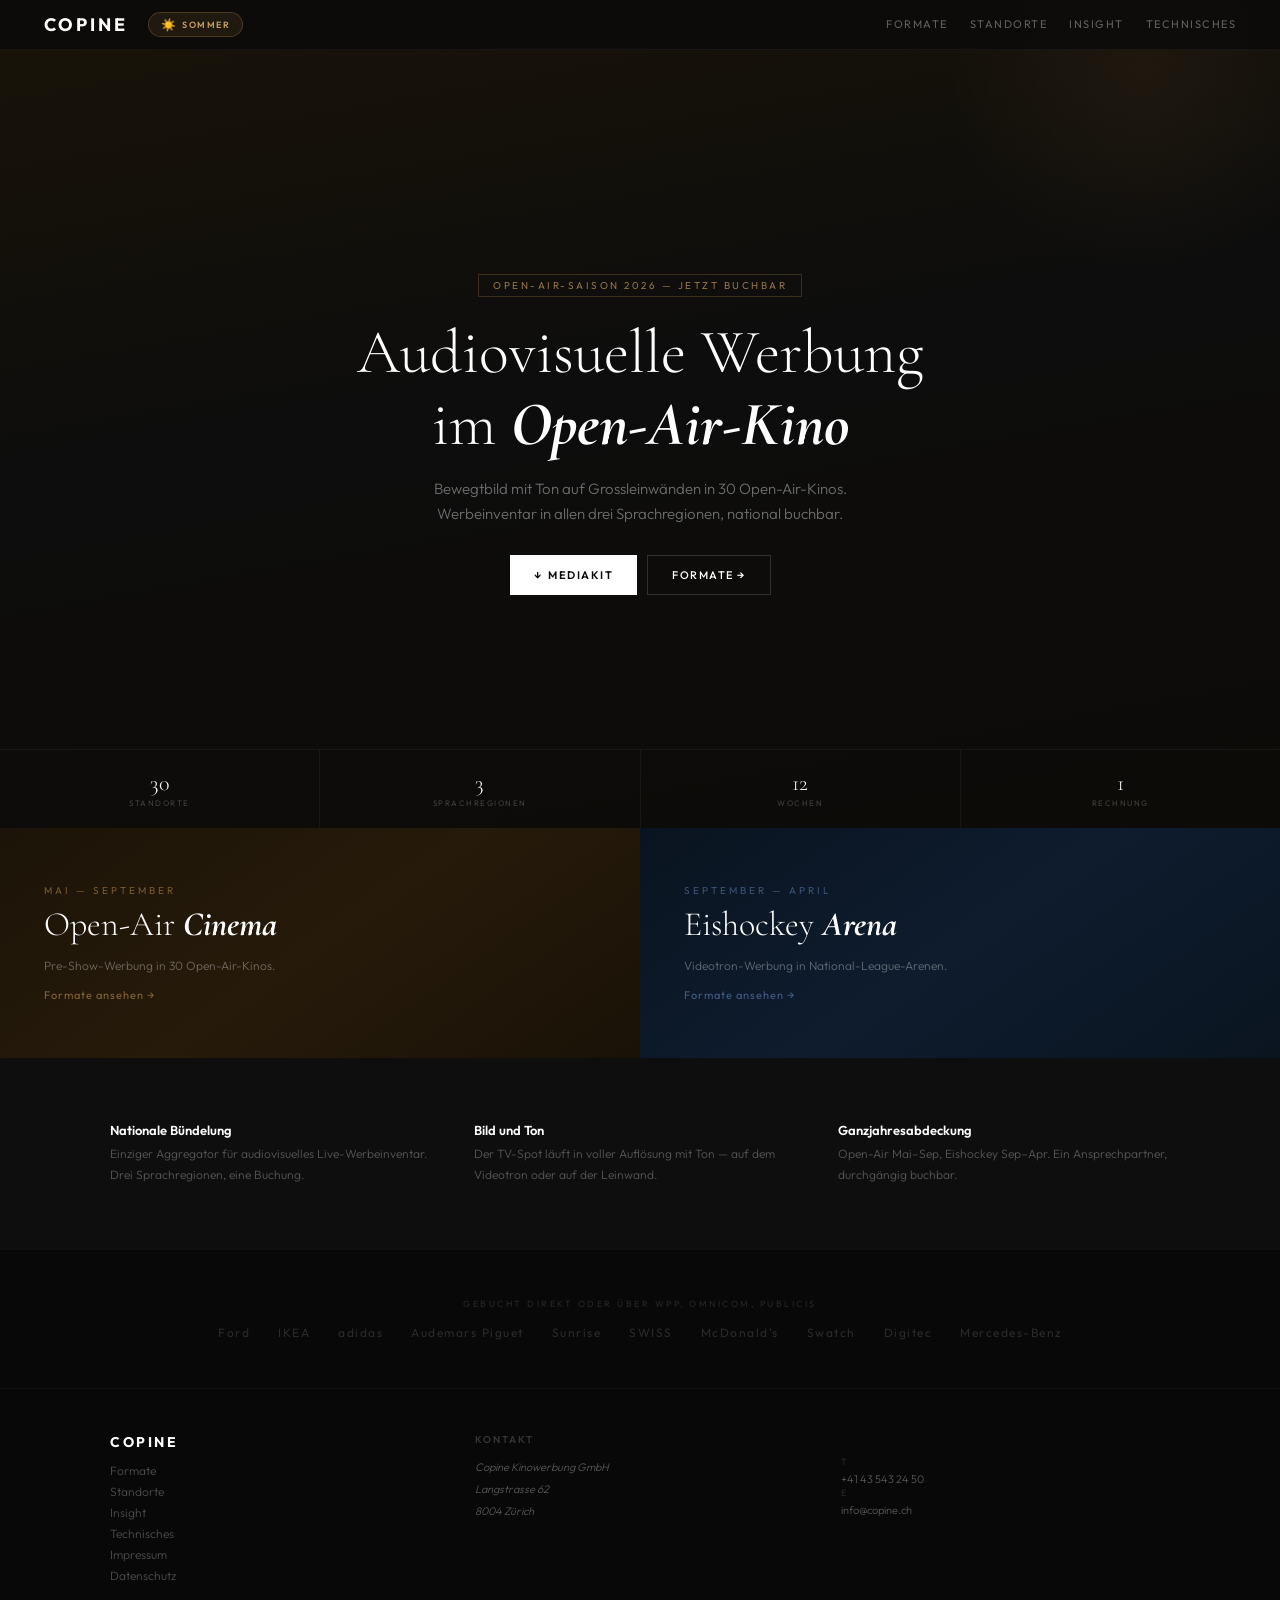
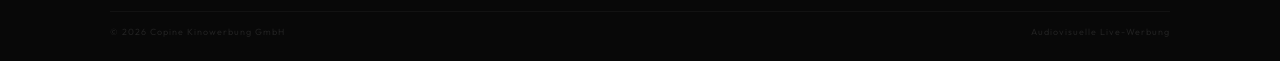
==== index.html @ 36bf7496 "Initial site cleanup + deployment-ready - Fix all alert() Mediakit placeholders → real /mediakit.pdf" ====
<!DOCTYPE html>
<html lang="de">
<head>
  <meta charset="UTF-8">
  <meta name="viewport" content="width=device-width, initial-scale=1.0">
  <title>Copine — Audiovisuelle Live-Werbung in Open-Air-Kinos und Eishockey-Arenen</title>
  <meta name="description" content="Audiovisuelle Werbung in 30 Open-Air-Kinos und 14 Eishockey-Arenen. Werbeinventar in allen drei Sprachregionen, national buchbar. Copine Kinowerbung GmbH, Zürich.">

  <link rel="canonical" href="https://copine.ch/">
  <link rel="icon" href="/favicon.svg" type="image/svg+xml">
  <meta name="theme-color" content="#0a0a0a">
  <meta name="robots" content="index,follow">

  <!-- Open Graph -->
  <meta property="og:type" content="website">
  <meta property="og:locale" content="de_CH">
  <meta property="og:site_name" content="Copine">
  <meta property="og:url" content="https://copine.ch/">
  <meta property="og:title" content="Copine — Audiovisuelle Live-Werbung">
  <meta property="og:description" content="Werbung mit Bild und Ton in 30 Open-Air-Kinos und 14 Eishockey-Arenen. National buchbar.">
  <meta property="og:image" content="https://copine.ch/og-image.png">

  <!-- Twitter Card -->
  <meta name="twitter:card" content="summary_large_image">
  <meta name="twitter:title" content="Copine — Audiovisuelle Live-Werbung">
  <meta name="twitter:description" content="Werbung mit Bild und Ton in 30 Open-Air-Kinos und 14 Eishockey-Arenen.">
  <meta name="twitter:image" content="https://copine.ch/og-image.png">

  <!-- Structured data -->
  <script type="application/ld+json">
  {
    "@context": "https://schema.org",
    "@type": "Organization",
    "name": "Copine Kinowerbung GmbH",
    "url": "https://copine.ch",
    "logo": "https://copine.ch/favicon.svg",
    "description": "Vermarkter von audiovisueller Live-Werbung in Open-Air-Kinos und Eishockey-Arenen der Schweiz.",
    "address": {
      "@type": "PostalAddress",
      "streetAddress": "Langstrasse 62",
      "postalCode": "8004",
      "addressLocality": "Zürich",
      "addressCountry": "CH"
    },
    "telephone": "+41435432450",
    "email": "info@copine.ch",
    "areaServed": "CH"
  }
  </script>

  <link rel="preconnect" href="https://fonts.googleapis.com">
  <link rel="preconnect" href="https://fonts.gstatic.com" crossorigin>
  <link rel="stylesheet" href="styles.css">
</head>
<body class="season-summer">

  <a href="#main" class="sr-only">Zum Inhalt springen</a>

  <!-- NAV -->
  <nav class="nav" aria-label="Hauptnavigation">
    <div class="nav-inner">
      <div class="nav-left">
        <a href="index.html" class="nav-logo">Copine</a>
        <button type="button" class="season-toggle" data-season="summer">
          <span class="icon" aria-hidden="true">☀️</span>
          <span class="label">Sommer</span>
        </button>
      </div>
      <div class="nav-links desktop-only-flex">
        <a href="formate.html" class="nav-link">Formate</a>
        <a href="standorte.html" class="nav-link">Standorte</a>
        <a href="insight.html" class="nav-link">Insight</a>
        <a href="technisches.html" class="nav-link">Technisches</a>
      </div>
      <button type="button" class="hamburger">☰</button>
    </div>
    <div class="mobile-menu">
      <a href="formate.html" class="mobile-link">Formate</a>
      <a href="standorte.html" class="mobile-link">Standorte</a>
      <a href="insight.html" class="mobile-link">Insight</a>
      <a href="technisches.html" class="mobile-link">Technisches</a>
    </div>
  </nav>

  <main id="main">

  <!-- HERO -->
  <section class="hero" data-season="summer">
    <div class="hero-glow" aria-hidden="true"></div>
    <div class="hero-content">
      <div id="hero-badge" class="hero-badge">
        Open-Air-Saison 2026 — Jetzt buchbar
      </div>
      <h1 id="hero-title">Audiovisuelle Werbung<br>im <span>Open-Air-Kino</span></h1>
      <p id="hero-sub" class="hero-sub">Bewegtbild mit Ton auf Grossleinwänden in 30 Open-Air-Kinos. Werbeinventar in allen drei Sprachregionen, national buchbar.</p>
      <div class="hero-ctas">
        <a href="/mediakit.pdf" class="btn-mediakit" download><span aria-hidden="true">↓</span> Mediakit</a>
        <a href="formate.html" class="btn-outline primary">Formate →</a>
      </div>
    </div>
    <div id="hero-stats" class="hero-stats">
      <div class="hero-stat"><div class="num">30</div><div class="lbl">Standorte</div></div>
      <div class="hero-stat"><div class="num">3</div><div class="lbl">Sprachregionen</div></div>
      <div class="hero-stat"><div class="num">12</div><div class="lbl">Wochen</div></div>
      <div class="hero-stat"><div class="num">1</div><div class="lbl">Rechnung</div></div>
    </div>
  </section>

  <!-- VERTICALS -->
  <section class="verticals">
    <a href="formate.html" class="vertical-card cinema">
      <div class="season-label">Mai — September</div>
      <h2>Open-Air <span>Cinema</span></h2>
      <p>Pre-Show-Werbung in 30 Open-Air-Kinos.</p>
      <div class="arrow">Formate ansehen →</div>
    </a>
    <a href="formate.html" class="vertical-card hockey">
      <div class="season-label">September — April</div>
      <h2>Eishockey <span>Arena</span></h2>
      <p>Videotron-Werbung in National-League-Arenen.</p>
      <div class="arrow">Formate ansehen →</div>
    </a>
  </section>

  <!-- USP -->
  <section class="usp-bar">
    <div class="usp-grid">
      <div class="usp-item">
        <h3>Nationale Bündelung</h3>
        <p>Einziger Aggregator für audiovisuelles Live-Werbeinventar. Drei Sprachregionen, eine Buchung.</p>
      </div>
      <div class="usp-item">
        <h3>Bild und Ton</h3>
        <p>Der TV-Spot läuft in voller Auflösung mit Ton — auf dem Videotron oder auf der Leinwand.</p>
      </div>
      <div class="usp-item">
        <h3>Ganzjahresabdeckung</h3>
        <p>Open-Air Mai–Sep, Eishockey Sep–Apr. Ein Ansprechpartner, durchgängig buchbar.</p>
      </div>
    </div>
  </section>

  <!-- REF BAR -->
  <section class="ref-bar">
    <div class="ref-bar-inner">
      <div class="sub">Gebucht direkt oder über WPP, Omnicom, Publicis</div>
      <div class="clients">
        <span class="client">Ford</span>
        <span class="client">IKEA</span>
        <span class="client">adidas</span>
        <span class="client">Audemars Piguet</span>
        <span class="client">Sunrise</span>
        <span class="client">SWISS</span>
        <span class="client">McDonald's</span>
        <span class="client">Swatch</span>
        <span class="client">Digitec</span>
        <span class="client">Mercedes-Benz</span>
      </div>
    </div>
  </section>

  </main>

  <!-- FOOTER -->
  <footer class="footer">
    <div class="footer-inner">
      <div class="footer-grid">
        <div>
          <div class="footer-logo">Copine</div>
          <div class="footer-nav">
            <a href="formate.html">Formate</a>
            <a href="standorte.html">Standorte</a>
            <a href="insight.html">Insight</a>
            <a href="technisches.html">Technisches</a>
            <a href="impressum.html">Impressum</a>
            <a href="datenschutz.html">Datenschutz</a>
          </div>
        </div>
        <div>
          <div class="footer-label">Kontakt</div>
          <address class="footer-addr">
            Copine Kinowerbung GmbH<br>
            Langstrasse 62<br>
            8004 Zürich
          </address>
        </div>
        <div class="desktop-only">
          <div class="footer-label">&nbsp;</div>
          <div>
            <div class="footer-contact-label">T</div>
            <a href="tel:+41435432450" class="footer-contact-val">+41 43 543 24 50</a>
          </div>
          <div>
            <div class="footer-contact-label">E</div>
            <a href="mailto:info&#64;copine.ch" class="footer-contact-val">info&#64;copine.ch</a>
          </div>
        </div>
      </div>
      <div class="footer-mobile-contact">
        <a href="tel:+41435432450">+41 43 543 24 50</a>
        <a href="mailto:info&#64;copine.ch">info&#64;copine.ch</a>
      </div>
      <div class="footer-bottom">
        <div class="footer-copy">© 2026 Copine Kinowerbung GmbH</div>
        <div class="footer-copy desktop-only">Audiovisuelle Live-Werbung</div>
      </div>
    </div>
  </footer>

  <script src="script.js"></script>
</body>
</html>
---- styles.css ----
@import url('https://fonts.googleapis.com/css2?family=Cormorant+Garamond:ital,wght@0,300;0,400;0,600;0,700;1,300;1,400;1,700&family=Outfit:wght@200;300;400;500;600;700;800&display=swap');

:root {
  --sans: 'Outfit', sans-serif;
  --serif: 'Cormorant Garamond', Georgia, serif;
  /* Summer */
  --s-accent: rgba(255,190,100,0.7);
  --s-accent-soft: rgba(255,200,120,0.55);
  --s-accent-bg: rgba(255,190,100,0.18);
  /* Winter */
  --w-accent: rgba(150,190,255,0.7);
  --w-accent-soft: rgba(150,190,255,0.55);
  --w-accent-bg: rgba(130,175,240,0.18);
}

* { margin: 0; padding: 0; box-sizing: border-box; }
html { scroll-behavior: smooth; }
body { background: #0a0a0a; color: #fff; min-height: 100vh; font-family: var(--sans); }
button { font-family: var(--sans); }
button:hover { opacity: 0.85; }
a:hover { opacity: 0.8; }
::selection { background: rgba(255,255,255,0.1); }

/* ═══ NAV ═══ */
.nav {
  position: fixed; top: 0; left: 0; right: 0; z-index: 1000;
  background: rgba(10,10,10,0.8); backdrop-filter: blur(20px);
  border-bottom: 1px solid rgba(255,255,255,0.05); transition: all 0.3s;
}
.nav.scrolled { background: rgba(10,10,10,0.96); }
.nav-inner {
  display: flex; align-items: center; justify-content: space-between;
  padding: 12px 44px;
}
.nav-logo {
  font-size: 18px; font-weight: 700; letter-spacing: 3px;
  color: #fff; cursor: pointer; text-transform: uppercase; text-decoration: none;
}
.nav-left { display: flex; align-items: center; gap: 20px; }
.nav-links { display: flex; gap: 22px; align-items: center; }
.nav-link {
  background: none; border: none; color: rgba(255,255,255,0.35);
  font-size: 11px; font-weight: 400; letter-spacing: 1.5px;
  text-transform: uppercase; cursor: pointer; padding: 4px 0;
  border-bottom: 1px solid transparent; transition: all 0.3s;
  text-decoration: none;
}
.nav-link.active { color: #fff; font-weight: 600; border-bottom-color: #fff; }
.hamburger {
  background: none; border: none; color: #fff; font-size: 22px;
  cursor: pointer; padding: 4px; display: none;
}
.mobile-menu {
  display: none; padding: 8px 20px 16px;
  border-top: 1px solid rgba(255,255,255,0.05);
  flex-direction: column; gap: 12px;
}
.mobile-menu.open { display: flex; }
.mobile-link {
  background: none; border: none; color: rgba(255,255,255,0.4);
  font-size: 13px; font-weight: 400; letter-spacing: 1px;
  text-transform: uppercase; cursor: pointer; padding: 6px 0;
  text-align: left; text-decoration: none; display: block;
}
.mobile-link.active { color: #fff; font-weight: 600; }

/* ═══ SEASON TOGGLE ═══ */
.season-toggle {
  display: flex; align-items: center; gap: 6px;
  border-radius: 18px; padding: 4px 12px; cursor: pointer;
  transition: all 0.4s; border: 1px solid;
}
.season-toggle[data-season="summer"] {
  background: rgba(255,190,100,0.08); border-color: rgba(255,190,100,0.2);
}
.season-toggle[data-season="winter"] {
  background: rgba(130,175,240,0.08); border-color: rgba(130,175,240,0.2);
}
.season-toggle .icon { font-size: 12px; }
.season-toggle .label {
  font-size: 9px; font-weight: 600; letter-spacing: 1.5px; text-transform: uppercase;
}
.season-toggle[data-season="summer"] .label { color: rgba(255,200,120,0.75); }
.season-toggle[data-season="winter"] .label { color: rgba(150,190,255,0.75); }

/* ═══ CTA BUTTONS ═══ */
.btn-mediakit {
  background: #fff; color: #0a0a0a; border: none;
  padding: 12px 24px; font-size: 11px; font-weight: 600;
  letter-spacing: 1.5px; text-transform: uppercase; cursor: pointer;
  display: inline-flex; align-items: center; gap: 6px; text-decoration: none;
}
.btn-mediakit.small { padding: 9px 16px; }
.btn-outline {
  background: transparent; color: #fff; border: 1px solid rgba(255,255,255,0.15);
  padding: 9px 16px; font-size: 11px; font-weight: 500; letter-spacing: 1.5px;
  text-transform: uppercase; cursor: pointer; text-decoration: none;
  display: inline-flex; align-items: center; gap: 6px;
}
.btn-outline.primary { padding: 12px 24px; }
.tel-link {
  color: rgba(255,255,255,0.5); font-size: 12px; text-decoration: none;
  display: inline-flex; align-items: center; gap: 5px;
}

/* ═══ SECTION HELPERS ═══ */
.section { padding: 100px 52px 80px; min-height: 100vh; }
.section-inner { max-width: 1060px; margin: 0 auto; }
.section-tag {
  font-size: 10px; letter-spacing: 4px; text-transform: uppercase;
  color: rgba(255,255,255,0.22); margin-bottom: 8px;
}
.section-title {
  font-weight: 300; color: #fff; margin: 0 0 28px; font-family: var(--serif);
  font-size: 42px;
}
.section-title em { font-weight: 700; font-style: italic; }

/* ═══ HERO ═══ */
.hero {
  min-height: 92vh; display: flex; flex-direction: column;
  justify-content: center; align-items: center; text-align: center;
  padding: 120px 40px 80px; position: relative; overflow: hidden;
  transition: background 0.8s;
}
.hero[data-season="summer"] {
  background: linear-gradient(170deg,#1a1408 0%,#0d0d0d 45%,#0d0b08 100%);
}
.hero[data-season="winter"] {
  background: linear-gradient(170deg,#080f1a 0%,#0d0d0d 45%,#0a0d12 100%);
}
.hero-glow {
  position: absolute; top: -15%; right: -5%; width: 400px; height: 400px;
  pointer-events: none;
}
.hero[data-season="summer"] .hero-glow {
  background: radial-gradient(circle,rgba(255,180,80,0.05) 0%,transparent 70%);
}
.hero[data-season="winter"] .hero-glow {
  background: radial-gradient(circle,rgba(100,160,255,0.04) 0%,transparent 70%);
}
.hero-content {
  opacity: 0; transform: translateY(20px);
  transition: all 0.8s;
}
.hero-content.visible { opacity: 1; transform: translateY(0); }
.hero-badge {
  display: inline-block; padding: 4px 14px; margin-bottom: 20px;
  font-size: 10px; letter-spacing: 2.5px; text-transform: uppercase;
}
.hero h1 {
  font-size: clamp(34px,5vw,62px); font-weight: 300; color: #fff;
  line-height: 1.15; margin: 0 0 16px; font-family: var(--serif); max-width: 820px;
}
.hero h1 span { font-weight: 700; font-style: italic; }
.hero-sub {
  font-size: 15px; color: rgba(255,255,255,0.4); max-width: 480px;
  margin: 0 auto 28px; line-height: 1.7; font-weight: 300;
}
.hero-ctas { display: flex; gap: 10px; justify-content: center; flex-wrap: wrap; }
.hero-stats {
  position: absolute; bottom: 0; left: 0; right: 0;
  display: flex; border-top: 1px solid rgba(255,255,255,0.05);
}
.hero-stat {
  flex: 1; padding: 20px 16px; text-align: center;
}
.hero-stat + .hero-stat { border-left: 1px solid rgba(255,255,255,0.05); }
.hero-stat .num {
  font-size: 22px; font-weight: 300; color: #fff; font-family: var(--serif);
}
.hero-stat .lbl {
  font-size: 8px; letter-spacing: 1.5px; text-transform: uppercase;
  color: rgba(255,255,255,0.22); margin-top: 2px;
}

/* ═══ VERTICALS ═══ */
.verticals { display: grid; grid-template-columns: 1fr 1fr; }
.vertical-card {
  padding: 56px 44px; display: flex; flex-direction: column;
  justify-content: center; cursor: pointer; text-decoration: none; color: inherit;
}
.vertical-card.cinema {
  background: linear-gradient(145deg,#1c1408 0%,#261a0a 50%,#1a1207 100%);
}
.vertical-card.hockey {
  background: linear-gradient(145deg,#0a1420 0%,#0e1c2e 50%,#0a1520 100%);
}
.vertical-card .season-label {
  font-size: 10px; letter-spacing: 3px; text-transform: uppercase;
  margin-bottom: 8px;
}
.vertical-card.cinema .season-label { color: rgba(255,190,110,0.4); }
.vertical-card.hockey .season-label { color: rgba(130,175,240,0.4); }
.vertical-card h2 {
  font-size: 34px; font-weight: 300; color: #fff; margin: 0 0 10px;
  font-family: var(--serif); line-height: 1.2;
}
.vertical-card h2 span { font-weight: 700; font-style: italic; }
.vertical-card p {
  font-size: 12px; color: rgba(255,255,255,0.35); line-height: 1.7;
  max-width: 320px; font-weight: 300;
}
.vertical-card .arrow {
  margin-top: 12px; font-size: 11px; letter-spacing: 1px;
}
.vertical-card.cinema .arrow { color: rgba(255,190,110,0.45); }
.vertical-card.hockey .arrow { color: rgba(130,175,240,0.45); }

/* ═══ USP BAR ═══ */
.usp-bar { background: #0e0e0e; padding: 64px 52px; }
.usp-grid {
  max-width: 1060px; margin: 0 auto;
  display: grid; grid-template-columns: 1fr 1fr 1fr; gap: 32px;
}
.usp-item h3 {
  font-size: 13px; font-weight: 600; color: #fff; margin: 0 0 6px;
}
.usp-item p {
  font-size: 12px; color: rgba(255,255,255,0.3); line-height: 1.7;
  margin: 0; font-weight: 300;
}

/* ═══ REF BAR ═══ */
.ref-bar {
  background: #080808; padding: 48px 52px;
  border-top: 1px solid rgba(255,255,255,0.03);
}
.ref-bar-inner { max-width: 1060px; margin: 0 auto; text-align: center; }
.ref-bar .sub {
  font-size: 9px; letter-spacing: 2.5px; text-transform: uppercase;
  color: rgba(255,255,255,0.13); margin-bottom: 16px;
}
.ref-bar .clients { display: flex; justify-content: center; gap: 28px; flex-wrap: wrap; }
.ref-bar .client {
  font-size: 12px; letter-spacing: 1.5px; color: rgba(255,255,255,0.14);
}

/* ═══ FOOTER ═══ */
.footer {
  background: #080808; border-top: 1px solid rgba(255,255,255,0.04);
  padding: 44px 52px 24px;
}
.footer-inner { max-width: 1060px; margin: 0 auto; }
.footer-grid {
  display: grid; grid-template-columns: 1fr 1fr 1fr;
  gap: 36px; margin-bottom: 28px;
}
.footer-logo {
  font-size: 14px; font-weight: 700; letter-spacing: 2.5px;
  text-transform: uppercase; color: #fff; margin-bottom: 12px;
}
.footer-nav { display: flex; flex-direction: column; gap: 6px; }
.footer-nav a {
  font-size: 12px; color: rgba(255,255,255,0.28); text-decoration: none;
  font-weight: 300;
}
.footer-label {
  font-size: 10px; letter-spacing: 2px; text-transform: uppercase;
  color: rgba(255,255,255,0.18); margin-bottom: 10px; font-weight: 600;
}
.footer-addr {
  font-size: 11px; color: rgba(255,255,255,0.32); line-height: 2; font-weight: 300;
}
.footer-contact-label {
  font-size: 9px; letter-spacing: 1.5px; text-transform: uppercase;
  color: rgba(255,255,255,0.13);
}
.footer-contact-val {
  font-size: 11px; color: rgba(255,255,255,0.32); font-weight: 300;
  text-decoration: none;
}
.footer-bottom {
  border-top: 1px solid rgba(255,255,255,0.04); padding-top: 14px;
  display: flex; justify-content: space-between; align-items: center;
}
.footer-copy {
  font-size: 9px; letter-spacing: 1px; color: rgba(255,255,255,0.1);
}

/* ═══ METRICS GRID ═══ */
.metrics-grid {
  display: grid; grid-template-columns: repeat(4, 1fr);
  gap: 1px; background: rgba(255,255,255,0.03); margin-bottom: 28px;
}
.metric {
  background: #0a0a0a; padding: 22px 14px; text-align: center;
}
.metric .val {
  font-size: 26px; font-weight: 300; color: #fff;
  font-family: var(--serif); margin-bottom: 3px;
}
.metric .lbl {
  font-size: 10px; font-weight: 500; color: rgba(255,255,255,0.45);
}
.metric .sub {
  font-size: 9px; color: rgba(255,255,255,0.18);
}

/* ═══ FORMATE TABS ═══ */
.format-tabs {
  display: flex; gap: 0; margin-bottom: 32px;
  border-bottom: 1px solid rgba(255,255,255,0.07);
  overflow-x: auto; -webkit-overflow-scrolling: touch;
}
.format-tab {
  background: none; border: none;
  border-bottom: 2px solid transparent;
  color: rgba(255,255,255,0.28); padding: 12px 20px;
  font-size: 13px; font-weight: 400; cursor: pointer;
  transition: all 0.3s; white-space: nowrap; flex-shrink: 0;
}
.format-tab.active {
  color: #fff; font-weight: 600; border-bottom-color: #fff;
}
.format-detail { display: grid; grid-template-columns: 1fr 1fr; gap: 48px; }
.format-season-label {
  font-size: 10px; letter-spacing: 3px; text-transform: uppercase;
  margin-bottom: 4px;
}
.format-tag {
  font-size: 14px; font-style: italic; color: rgba(255,255,255,0.45);
  margin: 0 0 14px; font-family: var(--serif);
}
.format-desc {
  font-size: 13px; color: rgba(255,255,255,0.38); line-height: 1.8;
  margin: 0 0 20px; font-weight: 300;
}
.spec-row {
  display: flex; justify-content: space-between; padding: 11px 0;
  border-bottom: 1px solid rgba(255,255,255,0.04);
}
.spec-label {
  font-size: 10px; letter-spacing: 1.5px; text-transform: uppercase;
  color: rgba(255,255,255,0.22);
}
.spec-value {
  font-size: 12px; color: rgba(255,255,255,0.55); font-weight: 400;
  text-align: right;
}

/* ═══ MAP ═══ */
.map-container {
  background: rgba(255,255,255,0.015);
  padding: 28px 20px 20px; margin-bottom: 28px;
}
.map-container svg { width: 100%; height: auto; }
.region-grid {
  display: grid; grid-template-columns: 1fr 1fr 1fr;
  gap: 28px; margin-bottom: 32px;
}
.region-label {
  font-size: 11px; letter-spacing: 2px; text-transform: uppercase;
  margin-bottom: 6px; font-weight: 600;
}
.region-label.summer { color: rgba(255,190,100,0.4); }
.region-label.winter { color: rgba(140,180,240,0.4); }
.region-venues {
  font-size: 12px; color: rgba(255,255,255,0.32); line-height: 1.9; font-weight: 300;
}

/* ═══ ARENA TABLE ═══ */
.arena-row {
  display: flex; justify-content: space-between; align-items: center;
  padding: 7px 0; border-bottom: 1px solid rgba(255,255,255,0.03);
}
.arena-left { display: flex; gap: 12px; align-items: baseline; flex: 1; min-width: 0; }
.arena-ort { font-size: 12px; font-weight: 600; color: #fff; width: 75px; flex-shrink: 0; }
.arena-name {
  font-size: 11px; color: rgba(255,255,255,0.2); font-weight: 300;
  overflow: hidden; text-overflow: ellipsis; white-space: nowrap; flex: 1;
}
.arena-right { display: flex; align-items: baseline; gap: 10px; flex-shrink: 0; }
.arena-games { font-size: 10px; color: rgba(255,255,255,0.18); width: 45px; }
.arena-avg { font-size: 13px; color: rgba(255,255,255,0.5); font-weight: 400; width: 55px; text-align: right; }
.arena-reg { font-size: 9px; color: rgba(255,255,255,0.15); width: 28px; text-align: right; }

/* ═══ CHART ═══ */
.chart-container {
  display: flex; align-items: flex-end; gap: 6px;
  margin-bottom: 28px; height: 120px; padding: 0 0 20px; position: relative;
}
.chart-bar-group {
  flex: 1; display: flex; flex-direction: column; align-items: center; position: relative;
}
.chart-bars {
  display: flex; gap: 2px; align-items: flex-end; width: 100%;
  justify-content: center; height: 100px;
}
.chart-bar-norm {
  width: 38%; background: rgba(255,255,255,0.08); border-radius: 2px 2px 0 0;
  transition: height 0.5s;
}
.chart-bar-curr {
  width: 38%; border-radius: 2px 2px 0 0; transition: height 0.5s;
}
.chart-bar-curr.normal { background: rgba(140,180,240,0.35); }
.chart-bar-curr.olympia { background: rgba(255,100,80,0.4); }
.chart-label {
  font-size: 9px; color: rgba(255,255,255,0.25); margin-top: 4px;
}
.chart-olympia {
  position: absolute; top: -18px; font-size: 8px;
  color: rgba(255,100,80,0.6); white-space: nowrap;
}

/* ═══ INSIGHT SUMMER ═══ */
.eck-grid {
  display: grid; grid-template-columns: 1fr 1fr 1fr;
  gap: 10px; margin-bottom: 32px;
}
.eck-card { padding: 14px 16px; }
.eck-card.summer {
  background: rgba(255,190,100,0.06); border: 1px solid rgba(255,190,100,0.08);
}
.eck-title.summer { font-size: 13px; font-weight: 600; color: rgba(255,200,120,0.7); margin-bottom: 3px; }
.eck-desc { font-size: 11px; color: rgba(255,255,255,0.3); font-weight: 300; }
.source-note {
  font-size: 10px; color: rgba(255,255,255,0.13); font-style: italic;
}

/* ═══ TECHNISCHES ═══ */
.steps-grid {
  display: grid; grid-template-columns: repeat(5,1fr);
  gap: 2px; margin-bottom: 36px;
}
.step-card { background: rgba(255,255,255,0.02); padding: 24px 16px; }
.step-num {
  font-size: 22px; font-weight: 200; color: rgba(255,255,255,0.06);
  font-family: var(--serif); margin-bottom: 6px;
}
.step-title { font-size: 12px; font-weight: 600; color: #fff; margin: 0 0 5px; }
.step-desc { font-size: 10px; color: rgba(255,255,255,0.28); line-height: 1.6; margin: 0; font-weight: 300; }
.specs-grid { display: grid; grid-template-columns: 1fr 1fr; gap: 12px; }
.spec-panel { overflow: hidden; }
.spec-panel.cinema { background: rgba(255,190,100,0.03); border: 1px solid rgba(255,190,100,0.05); }
.spec-panel.hockey { background: rgba(130,175,240,0.03); border: 1px solid rgba(130,175,240,0.05); }
.spec-panel-header {
  width: 100%; background: none; border: none; padding: 14px 18px;
  display: flex; justify-content: space-between; align-items: center; cursor: pointer;
}
.spec-panel-title {
  font-size: 11px; letter-spacing: 2px; text-transform: uppercase; font-weight: 600;
}
.spec-panel.cinema .spec-panel-title { color: rgba(255,190,100,0.5); }
.spec-panel.hockey .spec-panel-title { color: rgba(130,175,240,0.5); }
.spec-panel-arrow {
  font-size: 14px; color: rgba(255,255,255,0.2); transition: transform 0.3s;
}
.spec-panel-arrow.open { transform: rotate(180deg); }
.spec-panel-body { padding: 0 18px 14px; display: none; }
.spec-panel-body.open { display: block; }

/* ═══ INHOUSE BOX ═══ */
.inhouse-box {
  background: rgba(140,180,240,0.05); border: 1px solid rgba(140,180,240,0.08);
  padding: 20px 24px; margin-bottom: 28px;
}
.inhouse-title {
  font-size: 11px; letter-spacing: 2px; text-transform: uppercase;
  color: rgba(140,180,240,0.45); margin-bottom: 8px; font-weight: 600;
}
.inhouse-desc {
  font-size: 13px; color: rgba(255,255,255,0.4); line-height: 1.7; font-weight: 300;
}

/* ═══ SEASON VISIBILITY ═══ */
.summer-only { display: none; }
.winter-only { display: none; }
body.season-summer .summer-only { display: block; }
body.season-summer .summer-only-flex { display: flex; }
body.season-summer .summer-only-grid { display: grid; }
body.season-summer .summer-only-inline { display: inline-block; }
body.season-winter .winter-only { display: block; }
body.season-winter .winter-only-flex { display: flex; }
body.season-winter .winter-only-grid { display: grid; }
body.season-winter .winter-only-inline { display: inline-block; }

/* Hide mobile-only elements by default */
.mobile-only { display: none; }
.desktop-only { display: block; }
.desktop-only-flex { display: flex; }
.desktop-only-grid { display: grid; }

/* ═══ RESPONSIVE ═══ */
@media (max-width: 767px) {
  .mobile-only { display: block; }
  .desktop-only, .desktop-only-flex, .desktop-only-grid { display: none; }

  .nav-inner { padding: 10px 20px; }
  .nav-left { gap: 12px; }
  .nav-logo { font-size: 16px; }
  .nav-links { display: none; }
  .hamburger { display: block; }

  .section { padding: 100px 20px 80px; }
  .section-title { font-size: 28px; }

  .hero { padding: 100px 20px 80px; }
  .hero h1 { font-size: 28px; }
  .hero-sub { font-size: 13px; }
  .hero-stats { flex-wrap: wrap; }
  .hero-stat { flex: 1 1 50%; padding: 14px 8px; }
  .hero-stat + .hero-stat { border-left: none; }
  .hero-stat:nth-child(1), .hero-stat:nth-child(2) { border-bottom: 1px solid rgba(255,255,255,0.05); }
  .hero-stat .num { font-size: 18px; }

  .verticals { grid-template-columns: 1fr; }
  .vertical-card { padding: 40px 24px; }
  .vertical-card h2 { font-size: 26px; }

  .usp-bar { padding: 40px 20px; }
  .usp-grid { grid-template-columns: 1fr; gap: 24px; }

  .ref-bar { padding: 32px 20px; }
  .ref-bar .clients { gap: 12px; }
  .ref-bar .client { font-size: 10px; }

  .footer { padding: 32px 20px 20px; }
  .footer-grid { grid-template-columns: 1fr 1fr; gap: 24px; }
  .footer-nav a { font-size: 14px; padding: 4px 0; }

  .metrics-grid { grid-template-columns: 1fr 1fr; }
  .metric { padding: 18px 10px; }
  .metric .val { font-size: 20px; }

  .format-tab { padding: 10px 14px; font-size: 12px; }
  .format-detail { grid-template-columns: 1fr; gap: 28px; }

  .map-container { padding: 16px 8px 8px; }
  .region-grid { grid-template-columns: 1fr; gap: 20px; }

  .arena-left { gap: 6px; }
  .arena-ort { font-size: 11px; width: 65px; }
  .arena-name { display: none; }
  .arena-right { gap: 6px; }
  .arena-games { display: none; }
  .arena-avg { font-size: 12px; }
  .arena-row { padding: 8px 0; }

  .chart-container { gap: 4px; }
  .chart-bar-norm, .chart-bar-curr { width: 35%; }
  .chart-label { font-size: 8px; }
  .chart-olympia { top: -16px; font-size: 7px; }

  .eck-grid { grid-template-columns: 1fr; }

  .steps-grid { grid-template-columns: 1fr; gap: 8px; }
  .step-card { padding: 16px 12px; }
  .specs-grid { grid-template-columns: 1fr; }

  .inhouse-box { padding: 16px; }
}

/* ═══ ADDITIONS — extracted from inline styles ═══ */

/* Visually-hidden but available to screen readers */
.sr-only {
  position: absolute; width: 1px; height: 1px;
  padding: 0; margin: -1px; overflow: hidden;
  clip: rect(0,0,0,0); white-space: nowrap; border: 0;
}

/* Focus ring for keyboard users (incl. SVG map points) */
:focus-visible { outline: 2px solid rgba(255,255,255,0.6); outline-offset: 3px; }
.map-container svg [tabindex]:focus { outline: none; }

/* Hero badge — was inline */
.hero-badge {
  border: 1px solid rgba(255,190,100,0.18);
  color: rgba(255,200,120,0.55);
  font-size: 10px; letter-spacing: 2.5px; text-transform: uppercase;
  font-family: var(--sans);
}
body.season-winter .hero-badge {
  border-color: rgba(130,175,240,0.18);
  color: rgba(150,190,255,0.55);
}

/* Format detail blocks — was inline */
.format-detail h2.format-h2 {
  font-size: 28px; font-weight: 300; color: #fff;
  margin: 0 0 4px; font-family: var(--serif);
}
.cta-row {
  display: flex; gap: 10px; flex-wrap: wrap; align-items: center;
}
.cta-row.with-tel { margin-bottom: 0; }
.cta-row-cinema .format-season-label { color: rgba(255,190,110,0.4); }
.cta-row-hockey .format-season-label { color: rgba(130,175,240,0.4); }

/* Section transitions */
.section.fade { transition: background 0.5s; }

/* Standorte description text */
.standorte-desc {
  font-size: 13px; color: rgba(255,255,255,0.3);
  margin-bottom: 28px; font-weight: 300;
}

/* Insight subtitles */
.insight-subtitle {
  font-size: 10px; letter-spacing: 3px; text-transform: uppercase;
  color: rgba(255,255,255,0.2); margin-bottom: 10px;
}
.insight-fineprint {
  font-size: 10px; color: rgba(255,255,255,0.2); margin-bottom: 24px;
}

/* Technisches headline override */
.tech-h1 {
  font-size: 38px; line-height: 1.2; margin-bottom: 6px;
}
.tech-lead {
  font-size: 13px; color: rgba(255,255,255,0.3); margin-bottom: 32px;
  font-weight: 300; max-width: 480px;
}
.tech-cta-row {
  display: flex; gap: 10px; flex-wrap: wrap;
  margin-bottom: 40px; align-items: center;
}
.tech-or {
  font-size: 11px; color: rgba(255,255,255,0.2);
}

/* Mobile-only inline contact (formerly inline-styled) */
.footer-mobile-contact {
  display: none; gap: 20px; margin-bottom: 20px;
}
@media (max-width: 767px) {
  .footer-mobile-contact { display: flex; }
}
.footer-mobile-contact a,
.footer-mobile-contact span {
  font-size: 11px; color: rgba(255,255,255,0.3); text-decoration: none;
}

/* Legal pages (impressum, datenschutz) */
.legal-section {
  padding: 120px 52px 80px; max-width: 760px; margin: 0 auto;
}
.legal-section h1 {
  font-family: var(--serif); font-weight: 300; font-size: 36px;
  color: #fff; margin: 0 0 32px;
}
.legal-section h2 {
  font-size: 13px; font-weight: 600; letter-spacing: 1.5px;
  text-transform: uppercase; color: rgba(255,255,255,0.7);
  margin: 28px 0 10px;
}
.legal-section p,
.legal-section li {
  font-size: 14px; color: rgba(255,255,255,0.55); line-height: 1.8;
  font-weight: 300; margin: 0 0 12px;
}
.legal-section ul { padding-left: 20px; margin-bottom: 12px; }
.legal-section a { color: rgba(255,255,255,0.75); }

/* 404 */
.notfound {
  min-height: 80vh; display: flex; flex-direction: column;
  align-items: center; justify-content: center;
  padding: 120px 20px 80px; text-align: center;
}
.notfound h1 {
  font-family: var(--serif); font-size: 96px; font-weight: 300;
  color: #fff; margin: 0 0 12px;
}
.notfound p {
  font-size: 14px; color: rgba(255,255,255,0.4);
  margin: 0 0 28px; font-weight: 300;
}

@media (max-width: 767px) {
  .legal-section { padding: 100px 20px 60px; }
  .legal-section h1 { font-size: 28px; }
  .notfound h1 { font-size: 64px; }
}
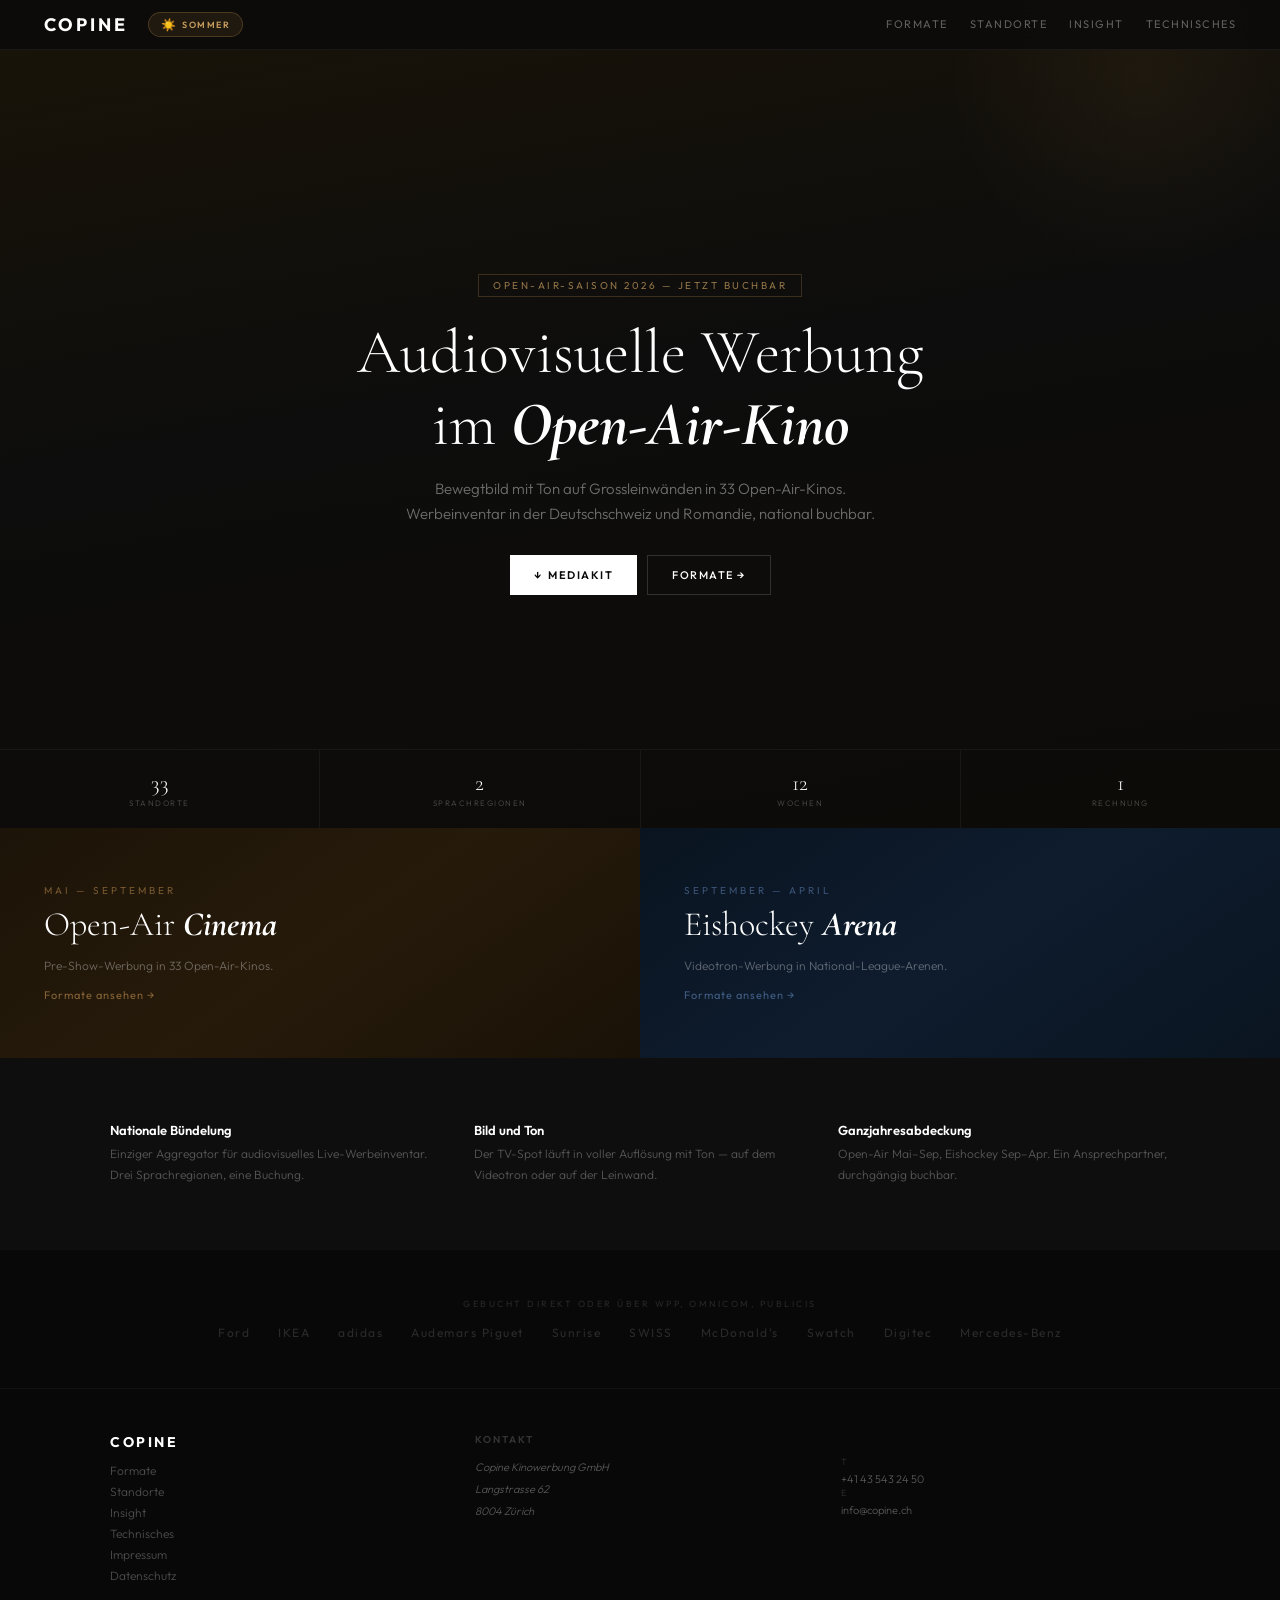
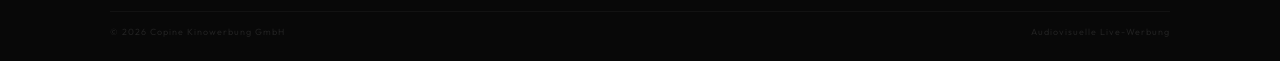
==== commit cf4781f3: "Sync venues from Zoho Books, update counts to 33/2 for Open-Air - Pull 33 active venues with real GP" ====
--- a/index.html
+++ b/index.html
@@ -4,7 +4,7 @@
   <meta charset="UTF-8">
   <meta name="viewport" content="width=device-width, initial-scale=1.0">
   <title>Copine — Audiovisuelle Live-Werbung in Open-Air-Kinos und Eishockey-Arenen</title>
-  <meta name="description" content="Audiovisuelle Werbung in 30 Open-Air-Kinos und 14 Eishockey-Arenen. Werbeinventar in allen drei Sprachregionen, national buchbar. Copine Kinowerbung GmbH, Zürich.">
+  <meta name="description" content="Audiovisuelle Werbung in 33 Open-Air-Kinos und 14 Eishockey-Arenen. Werbeinventar in der Deutschschweiz und Romandie (Open-Air) sowie allen drei Sprachregionen (Arena). Copine Kinowerbung GmbH, Zürich.">
 
   <link rel="canonical" href="https://copine.ch/">
   <link rel="icon" href="/favicon.svg" type="image/svg+xml">
@@ -17,13 +17,13 @@
   <meta property="og:site_name" content="Copine">
   <meta property="og:url" content="https://copine.ch/">
   <meta property="og:title" content="Copine — Audiovisuelle Live-Werbung">
-  <meta property="og:description" content="Werbung mit Bild und Ton in 30 Open-Air-Kinos und 14 Eishockey-Arenen. National buchbar.">
+  <meta property="og:description" content="Werbung mit Bild und Ton in 33 Open-Air-Kinos und 14 Eishockey-Arenen. National buchbar.">
   <meta property="og:image" content="https://copine.ch/og-image.png">
 
   <!-- Twitter Card -->
   <meta name="twitter:card" content="summary_large_image">
   <meta name="twitter:title" content="Copine — Audiovisuelle Live-Werbung">
-  <meta name="twitter:description" content="Werbung mit Bild und Ton in 30 Open-Air-Kinos und 14 Eishockey-Arenen.">
+  <meta name="twitter:description" content="Werbung mit Bild und Ton in 33 Open-Air-Kinos und 14 Eishockey-Arenen.">
   <meta name="twitter:image" content="https://copine.ch/og-image.png">
 
   <!-- Structured data -->
@@ -60,25 +60,25 @@
   <nav class="nav" aria-label="Hauptnavigation">
     <div class="nav-inner">
       <div class="nav-left">
-        <a href="index.html" class="nav-logo">Copine</a>
+        <a href="/" class="nav-logo">Copine</a>
         <button type="button" class="season-toggle" data-season="summer">
           <span class="icon" aria-hidden="true">☀️</span>
           <span class="label">Sommer</span>
         </button>
       </div>
       <div class="nav-links desktop-only-flex">
-        <a href="formate.html" class="nav-link">Formate</a>
-        <a href="standorte.html" class="nav-link">Standorte</a>
-        <a href="insight.html" class="nav-link">Insight</a>
-        <a href="technisches.html" class="nav-link">Technisches</a>
+        <a href="/formate" class="nav-link">Formate</a>
+        <a href="/standorte" class="nav-link">Standorte</a>
+        <a href="/insight" class="nav-link">Insight</a>
+        <a href="/technisches" class="nav-link">Technisches</a>
       </div>
       <button type="button" class="hamburger">☰</button>
     </div>
     <div class="mobile-menu">
-      <a href="formate.html" class="mobile-link">Formate</a>
-      <a href="standorte.html" class="mobile-link">Standorte</a>
-      <a href="insight.html" class="mobile-link">Insight</a>
-      <a href="technisches.html" class="mobile-link">Technisches</a>
+      <a href="/formate" class="mobile-link">Formate</a>
+      <a href="/standorte" class="mobile-link">Standorte</a>
+      <a href="/insight" class="mobile-link">Insight</a>
+      <a href="/technisches" class="mobile-link">Technisches</a>
     </div>
   </nav>
 
@@ -92,15 +92,15 @@
         Open-Air-Saison 2026 — Jetzt buchbar
       </div>
       <h1 id="hero-title">Audiovisuelle Werbung<br>im <span>Open-Air-Kino</span></h1>
-      <p id="hero-sub" class="hero-sub">Bewegtbild mit Ton auf Grossleinwänden in 30 Open-Air-Kinos. Werbeinventar in allen drei Sprachregionen, national buchbar.</p>
+      <p id="hero-sub" class="hero-sub">Bewegtbild mit Ton auf Grossleinwänden in 33 Open-Air-Kinos. Werbeinventar in der Deutschschweiz und Romandie, national buchbar.</p>
       <div class="hero-ctas">
         <a href="/mediakit.pdf" class="btn-mediakit" download><span aria-hidden="true">↓</span> Mediakit</a>
-        <a href="formate.html" class="btn-outline primary">Formate →</a>
+        <a href="/formate" class="btn-outline primary">Formate →</a>
       </div>
     </div>
     <div id="hero-stats" class="hero-stats">
-      <div class="hero-stat"><div class="num">30</div><div class="lbl">Standorte</div></div>
-      <div class="hero-stat"><div class="num">3</div><div class="lbl">Sprachregionen</div></div>
+      <div class="hero-stat"><div class="num">33</div><div class="lbl">Standorte</div></div>
+      <div class="hero-stat"><div class="num">2</div><div class="lbl">Sprachregionen</div></div>
       <div class="hero-stat"><div class="num">12</div><div class="lbl">Wochen</div></div>
       <div class="hero-stat"><div class="num">1</div><div class="lbl">Rechnung</div></div>
     </div>
@@ -108,13 +108,13 @@
 
   <!-- VERTICALS -->
   <section class="verticals">
-    <a href="formate.html" class="vertical-card cinema">
+    <a href="/formate" class="vertical-card cinema">
       <div class="season-label">Mai — September</div>
       <h2>Open-Air <span>Cinema</span></h2>
-      <p>Pre-Show-Werbung in 30 Open-Air-Kinos.</p>
+      <p>Pre-Show-Werbung in 33 Open-Air-Kinos.</p>
       <div class="arrow">Formate ansehen →</div>
     </a>
-    <a href="formate.html" class="vertical-card hockey">
+    <a href="/formate" class="vertical-card hockey">
       <div class="season-label">September — April</div>
       <h2>Eishockey <span>Arena</span></h2>
       <p>Videotron-Werbung in National-League-Arenen.</p>
@@ -168,12 +168,12 @@
         <div>
           <div class="footer-logo">Copine</div>
           <div class="footer-nav">
-            <a href="formate.html">Formate</a>
-            <a href="standorte.html">Standorte</a>
-            <a href="insight.html">Insight</a>
-            <a href="technisches.html">Technisches</a>
-            <a href="impressum.html">Impressum</a>
-            <a href="datenschutz.html">Datenschutz</a>
+            <a href="/formate">Formate</a>
+            <a href="/standorte">Standorte</a>
+            <a href="/insight">Insight</a>
+            <a href="/technisches">Technisches</a>
+            <a href="/impressum">Impressum</a>
+            <a href="/datenschutz">Datenschutz</a>
           </div>
         </div>
         <div>
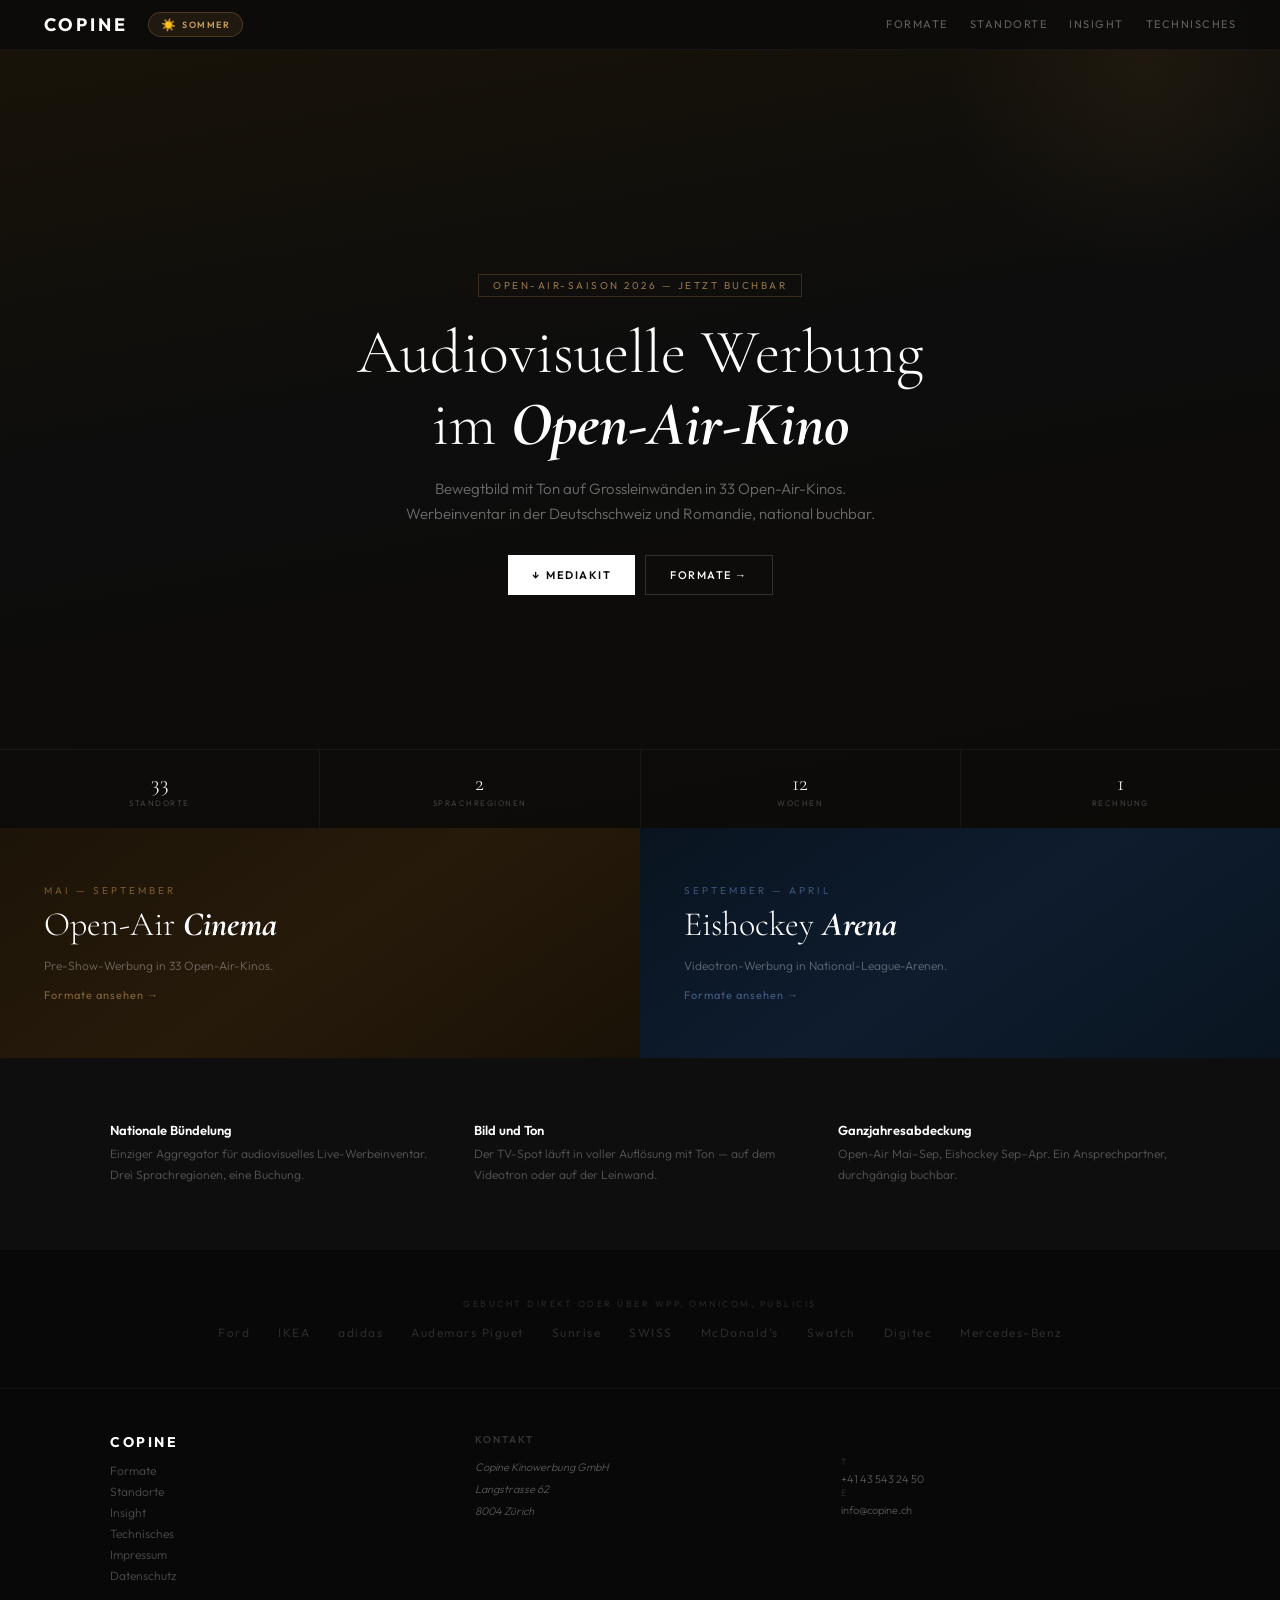
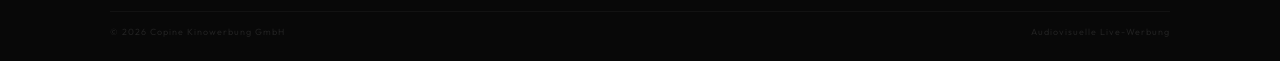
==== commit e685fc40: "Add assets (fonts, favicons, OG image) and refine all pages Self-hosted fonts, favicon set, OG image" ====
--- a/index.html
+++ b/index.html
@@ -7,7 +7,9 @@
   <meta name="description" content="Audiovisuelle Werbung in 33 Open-Air-Kinos und 14 Eishockey-Arenen. Werbeinventar in der Deutschschweiz und Romandie (Open-Air) sowie allen drei Sprachregionen (Arena). Copine Kinowerbung GmbH, Zürich.">
 
   <link rel="canonical" href="https://copine.ch/">
-  <link rel="icon" href="/favicon.svg" type="image/svg+xml">
+  <link rel="icon" href="/favicon.ico" sizes="32x32">
+  <link rel="icon" href="/favicon-192.png" sizes="192x192">
+  <link rel="apple-touch-icon" href="/apple-touch-icon.png">
   <meta name="theme-color" content="#0a0a0a">
   <meta name="robots" content="index,follow">
 
@@ -48,8 +50,6 @@
   }
   </script>
 
-  <link rel="preconnect" href="https://fonts.googleapis.com">
-  <link rel="preconnect" href="https://fonts.gstatic.com" crossorigin>
   <link rel="stylesheet" href="styles.css">
 </head>
 <body class="season-summer">
--- a/styles.css
+++ b/styles.css
@@ -1,4 +1,53 @@
-@import url('https://fonts.googleapis.com/css2?family=Cormorant+Garamond:ital,wght@0,300;0,400;0,600;0,700;1,300;1,400;1,700&family=Outfit:wght@200;300;400;500;600;700;800&display=swap');
+/* Cormorant Garamond — self-hosted (OFL license) */
+@font-face {
+  font-family: 'Cormorant Garamond';
+  font-style: normal;
+  font-weight: 300 700;
+  font-display: swap;
+  src: url(/fonts/cormorant-garamond-normal-latin.woff2) format('woff2');
+  unicode-range: U+0000-00FF, U+0131, U+0152-0153, U+02BB-02BC, U+02C6, U+02DA, U+02DC, U+0304, U+0308, U+0329, U+2000-206F, U+20AC, U+2122, U+2191, U+2193, U+2212, U+2215, U+FEFF, U+FFFD;
+}
+@font-face {
+  font-family: 'Cormorant Garamond';
+  font-style: normal;
+  font-weight: 300 700;
+  font-display: swap;
+  src: url(/fonts/cormorant-garamond-normal-latin-ext.woff2) format('woff2');
+  unicode-range: U+0100-02BA, U+02BD-02C5, U+02C7-02CC, U+02CE-02D7, U+02DD-02FF, U+0304, U+0308, U+0329, U+1D00-1DBF, U+1E00-1E9F, U+1EF2-1EFF, U+2020, U+20A0-20AB, U+20AD-20C0, U+2113, U+2C60-2C7F, U+A720-A7FF;
+}
+@font-face {
+  font-family: 'Cormorant Garamond';
+  font-style: italic;
+  font-weight: 300 700;
+  font-display: swap;
+  src: url(/fonts/cormorant-garamond-italic-latin.woff2) format('woff2');
+  unicode-range: U+0000-00FF, U+0131, U+0152-0153, U+02BB-02BC, U+02C6, U+02DA, U+02DC, U+0304, U+0308, U+0329, U+2000-206F, U+20AC, U+2122, U+2191, U+2193, U+2212, U+2215, U+FEFF, U+FFFD;
+}
+@font-face {
+  font-family: 'Cormorant Garamond';
+  font-style: italic;
+  font-weight: 300 700;
+  font-display: swap;
+  src: url(/fonts/cormorant-garamond-italic-latin-ext.woff2) format('woff2');
+  unicode-range: U+0100-02BA, U+02BD-02C5, U+02C7-02CC, U+02CE-02D7, U+02DD-02FF, U+0304, U+0308, U+0329, U+1D00-1DBF, U+1E00-1E9F, U+1EF2-1EFF, U+2020, U+20A0-20AB, U+20AD-20C0, U+2113, U+2C60-2C7F, U+A720-A7FF;
+}
+/* Outfit — self-hosted (OFL license) */
+@font-face {
+  font-family: 'Outfit';
+  font-style: normal;
+  font-weight: 200 800;
+  font-display: swap;
+  src: url(/fonts/outfit-latin.woff2) format('woff2');
+  unicode-range: U+0000-00FF, U+0131, U+0152-0153, U+02BB-02BC, U+02C6, U+02DA, U+02DC, U+0304, U+0308, U+0329, U+2000-206F, U+20AC, U+2122, U+2191, U+2193, U+2212, U+2215, U+FEFF, U+FFFD;
+}
+@font-face {
+  font-family: 'Outfit';
+  font-style: normal;
+  font-weight: 200 800;
+  font-display: swap;
+  src: url(/fonts/outfit-latin-ext.woff2) format('woff2');
+  unicode-range: U+0100-02BA, U+02BD-02C5, U+02C7-02CC, U+02CE-02D7, U+02DD-02FF, U+0304, U+0308, U+0329, U+1D00-1DBF, U+1E00-1E9F, U+1EF2-1EFF, U+2020, U+20A0-20AB, U+20AD-20C0, U+2113, U+2C60-2C7F, U+A720-A7FF;
+}
 
 :root {
   --sans: 'Outfit', sans-serif;
@@ -677,3 +726,70 @@
   .notfound h1 { font-size: 64px; }
 }
 
+/* Mediakit Modal */
+.mk-overlay {
+  display: none; position: fixed; inset: 0; z-index: 9999;
+  background: rgba(0,0,0,0.75); backdrop-filter: blur(6px);
+  align-items: center; justify-content: center;
+}
+.mk-overlay.open { display: flex; }
+.mk-modal {
+  background: #141414; border: 1px solid rgba(255,255,255,0.08);
+  border-radius: 12px; padding: 36px 32px 28px; max-width: 400px; width: 90%;
+  position: relative;
+}
+.mk-close {
+  position: absolute; top: 12px; right: 16px; background: none; border: none;
+  color: rgba(255,255,255,0.4); font-size: 20px; cursor: pointer; padding: 4px;
+}
+.mk-close:hover { color: #fff; }
+.mk-modal h3 {
+  font-family: var(--serif); font-weight: 300; font-size: 24px;
+  color: #fff; margin: 0 0 6px;
+}
+.mk-modal p {
+  font-size: 13px; color: rgba(255,255,255,0.4); margin: 0 0 20px;
+  font-weight: 300; line-height: 1.5;
+}
+.mk-form { display: flex; flex-direction: column; gap: 12px; }
+.mk-input {
+  background: rgba(255,255,255,0.06); border: 1px solid rgba(255,255,255,0.1);
+  border-radius: 6px; padding: 12px 14px; color: #fff; font-size: 14px;
+  font-family: var(--sans); outline: none; transition: border-color 0.2s;
+}
+.mk-input:focus { border-color: rgba(255,190,100,0.5); }
+.mk-input::placeholder { color: rgba(255,255,255,0.25); }
+.mk-submit {
+  background: rgba(255,190,100,0.15); border: 1px solid rgba(255,190,100,0.3);
+  border-radius: 6px; padding: 12px; color: rgba(255,190,100,0.9);
+  font-size: 14px; font-weight: 500; font-family: var(--sans);
+  cursor: pointer; transition: background 0.2s;
+}
+.mk-submit:hover { background: rgba(255,190,100,0.25); }
+.mk-submit:disabled { opacity: 0.4; cursor: not-allowed; }
+.mk-privacy {
+  font-size: 10px; color: rgba(255,255,255,0.2); text-align: center;
+  margin-top: 4px; line-height: 1.5;
+}
+.mk-privacy a { color: rgba(255,255,255,0.35); }
+.mk-success {
+  text-align: center; padding: 12px 0;
+}
+.mk-success p { color: rgba(255,255,255,0.6); margin-bottom: 16px; }
+.mk-success .mk-dl {
+  display: inline-block; background: rgba(255,190,100,0.15);
+  border: 1px solid rgba(255,190,100,0.3); border-radius: 6px;
+  padding: 10px 20px; color: rgba(255,190,100,0.9); text-decoration: none;
+  font-size: 14px; font-weight: 500;
+}
+.season-winter .mk-input:focus { border-color: rgba(140,180,240,0.5); }
+.season-winter .mk-submit {
+  background: rgba(140,180,240,0.15); border-color: rgba(140,180,240,0.3);
+  color: rgba(140,180,240,0.9);
+}
+.season-winter .mk-submit:hover { background: rgba(140,180,240,0.25); }
+.season-winter .mk-success .mk-dl {
+  background: rgba(140,180,240,0.15); border-color: rgba(140,180,240,0.3);
+  color: rgba(140,180,240,0.9);
+}
+
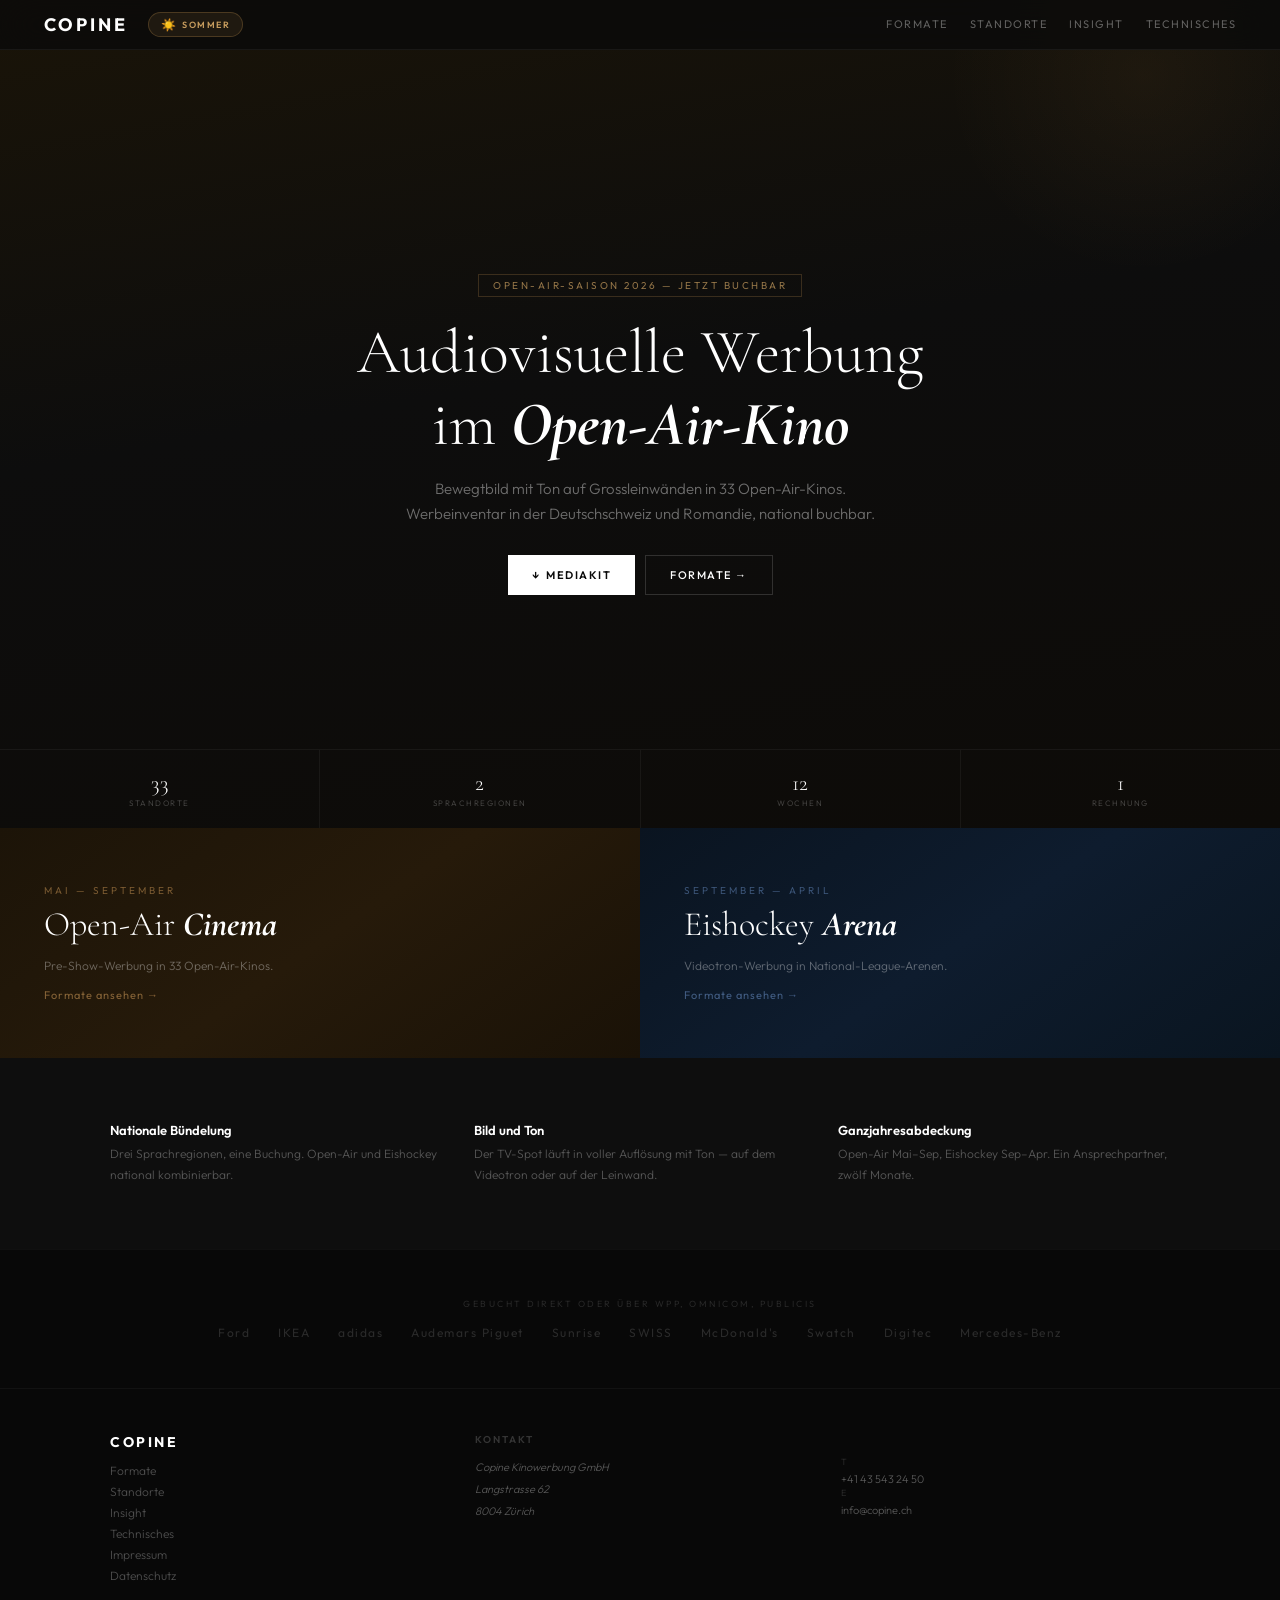
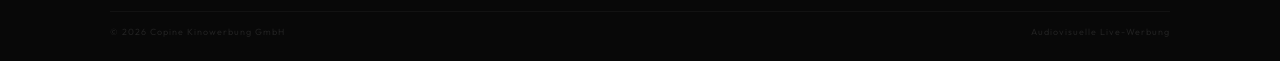
==== commit 99d18367: "Apply audit text corrections (points 1-8) 1. Hero subline: remove "Werbeinventar" and "Grossleinwänd" ====
--- a/index.html
+++ b/index.html
@@ -21,6 +21,8 @@
   <meta property="og:title" content="Copine — Audiovisuelle Live-Werbung">
   <meta property="og:description" content="Werbung mit Bild und Ton in 33 Open-Air-Kinos und 14 Eishockey-Arenen. National buchbar.">
   <meta property="og:image" content="https://copine.ch/og-image.png">
+  <meta property="og:image:width" content="1200">
+  <meta property="og:image:height" content="630">
 
   <!-- Twitter Card -->
   <meta name="twitter:card" content="summary_large_image">
@@ -50,7 +52,7 @@
   }
   </script>
 
-  <link rel="stylesheet" href="styles.css">
+  <link rel="stylesheet" href="/styles.css">
 </head>
 <body class="season-summer">
 
@@ -92,7 +94,7 @@
         Open-Air-Saison 2026 — Jetzt buchbar
       </div>
       <h1 id="hero-title">Audiovisuelle Werbung<br>im <span>Open-Air-Kino</span></h1>
-      <p id="hero-sub" class="hero-sub">Bewegtbild mit Ton auf Grossleinwänden in 33 Open-Air-Kinos. Werbeinventar in der Deutschschweiz und Romandie, national buchbar.</p>
+      <p id="hero-sub" class="hero-sub">Bewegtbild mit Ton in 33 Open-Air-Kinos — Deutschschweiz und Romandie, national buchbar.</p>
       <div class="hero-ctas">
         <a href="/mediakit.pdf" class="btn-mediakit" download><span aria-hidden="true">↓</span> Mediakit</a>
         <a href="/formate" class="btn-outline primary">Formate →</a>
@@ -127,7 +129,7 @@
     <div class="usp-grid">
       <div class="usp-item">
         <h3>Nationale Bündelung</h3>
-        <p>Einziger Aggregator für audiovisuelles Live-Werbeinventar. Drei Sprachregionen, eine Buchung.</p>
+        <p>Drei Sprachregionen, eine Buchung. Open-Air und Eishockey national kombinierbar.</p>
       </div>
       <div class="usp-item">
         <h3>Bild und Ton</h3>
@@ -135,7 +137,7 @@
       </div>
       <div class="usp-item">
         <h3>Ganzjahresabdeckung</h3>
-        <p>Open-Air Mai–Sep, Eishockey Sep–Apr. Ein Ansprechpartner, durchgängig buchbar.</p>
+        <p>Open-Air Mai–Sep, Eishockey Sep–Apr. Ein Ansprechpartner, zwölf Monate.</p>
       </div>
     </div>
   </section>
@@ -207,6 +209,6 @@
     </div>
   </footer>
 
-  <script src="script.js"></script>
+  <script src="/script.js"></script>
 </body>
 </html>
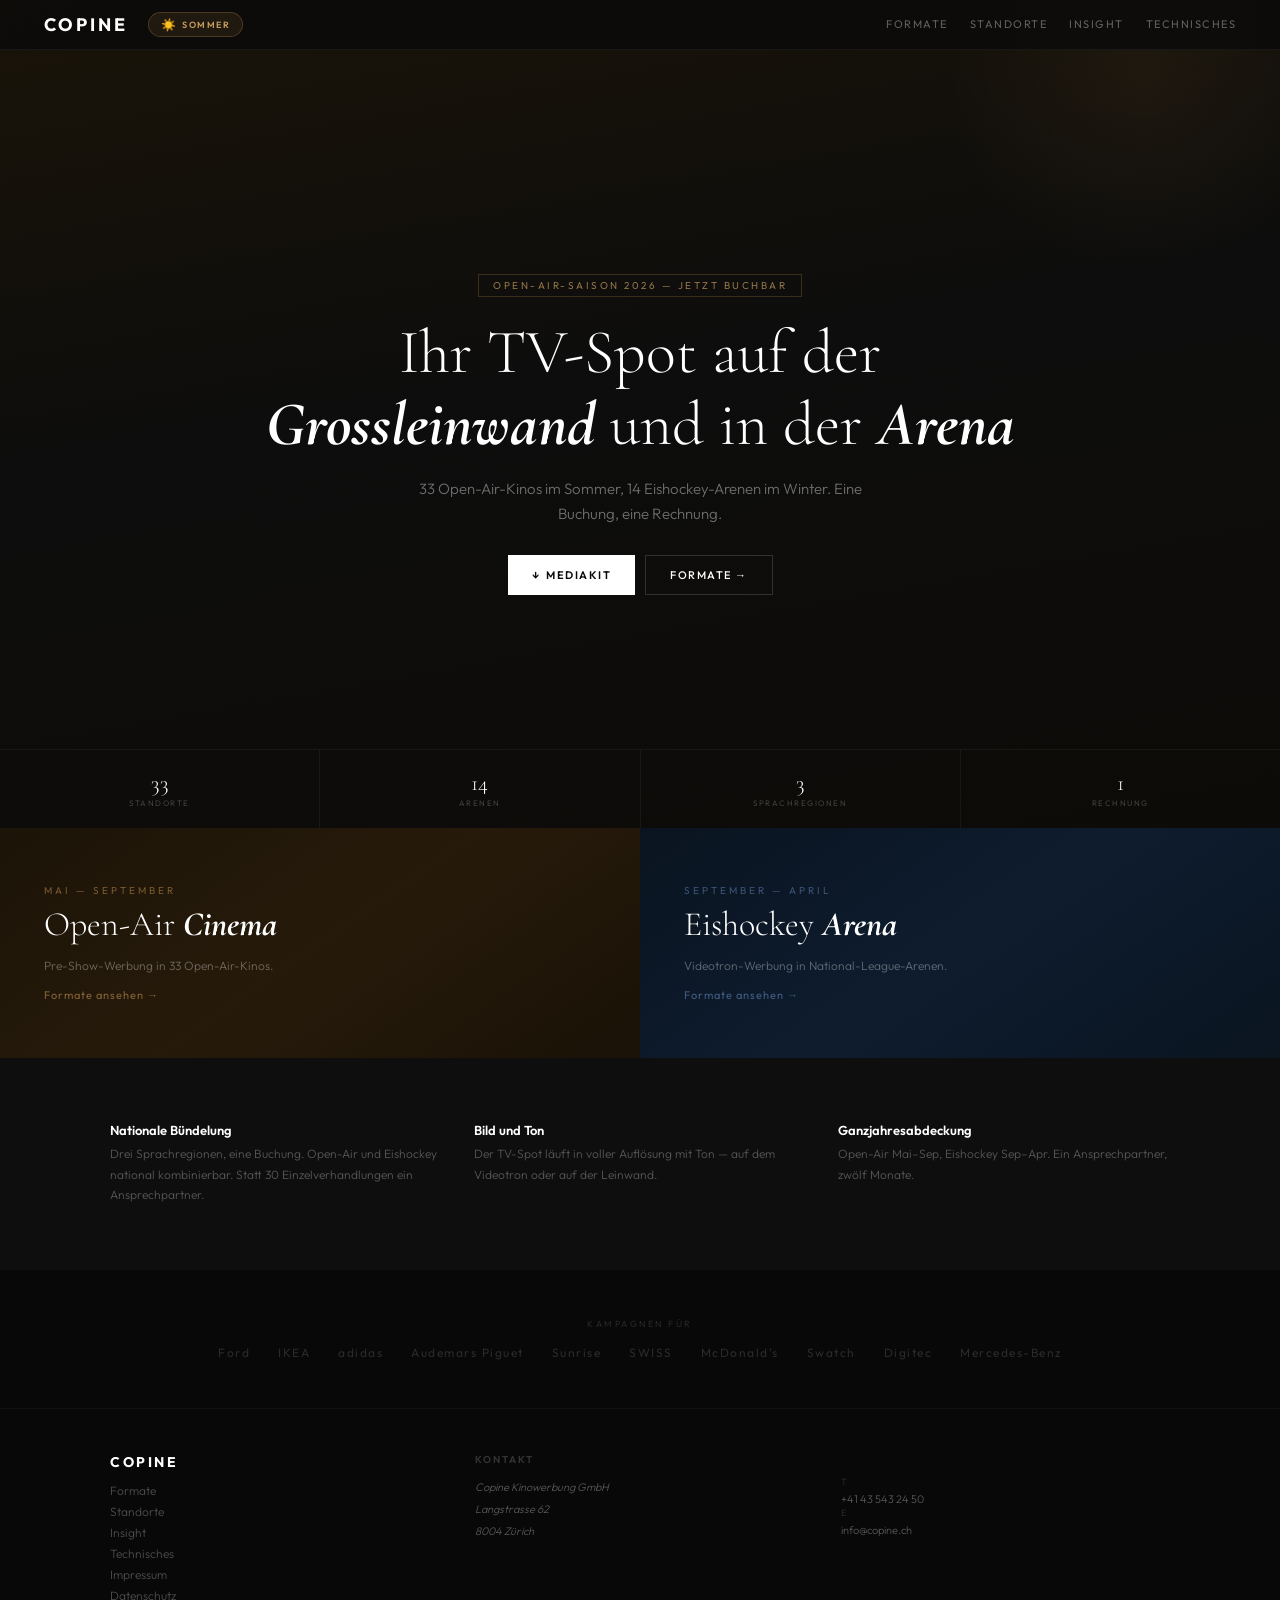
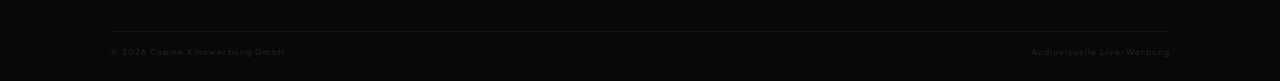
==== commit 3e5c4d95: "Apply audit text proposals (points 9-14) 9.  H1: "Audiovisuelle Werbung im Open-Air-Kino" → "Ihr TV-" ====
--- a/index.html
+++ b/index.html
@@ -93,8 +93,8 @@
       <div id="hero-badge" class="hero-badge">
         Open-Air-Saison 2026 — Jetzt buchbar
       </div>
-      <h1 id="hero-title">Audiovisuelle Werbung<br>im <span>Open-Air-Kino</span></h1>
-      <p id="hero-sub" class="hero-sub">Bewegtbild mit Ton in 33 Open-Air-Kinos — Deutschschweiz und Romandie, national buchbar.</p>
+      <h1 id="hero-title">Ihr TV-Spot auf der <span>Grossleinwand</span> und in der <span>Arena</span></h1>
+      <p id="hero-sub" class="hero-sub">33 Open-Air-Kinos im Sommer, 14 Eishockey-Arenen im Winter. Eine Buchung, eine Rechnung.</p>
       <div class="hero-ctas">
         <a href="/mediakit.pdf" class="btn-mediakit" download><span aria-hidden="true">↓</span> Mediakit</a>
         <a href="/formate" class="btn-outline primary">Formate →</a>
@@ -102,8 +102,8 @@
     </div>
     <div id="hero-stats" class="hero-stats">
       <div class="hero-stat"><div class="num">33</div><div class="lbl">Standorte</div></div>
-      <div class="hero-stat"><div class="num">2</div><div class="lbl">Sprachregionen</div></div>
-      <div class="hero-stat"><div class="num">12</div><div class="lbl">Wochen</div></div>
+      <div class="hero-stat"><div class="num">14</div><div class="lbl">Arenen</div></div>
+      <div class="hero-stat"><div class="num">3</div><div class="lbl">Sprachregionen</div></div>
       <div class="hero-stat"><div class="num">1</div><div class="lbl">Rechnung</div></div>
     </div>
   </section>
@@ -129,7 +129,7 @@
     <div class="usp-grid">
       <div class="usp-item">
         <h3>Nationale Bündelung</h3>
-        <p>Drei Sprachregionen, eine Buchung. Open-Air und Eishockey national kombinierbar.</p>
+        <p>Drei Sprachregionen, eine Buchung. Open-Air und Eishockey national kombinierbar. Statt 30 Einzelverhandlungen ein Ansprechpartner.</p>
       </div>
       <div class="usp-item">
         <h3>Bild und Ton</h3>
@@ -145,7 +145,7 @@
   <!-- REF BAR -->
   <section class="ref-bar">
     <div class="ref-bar-inner">
-      <div class="sub">Gebucht direkt oder über WPP, Omnicom, Publicis</div>
+      <div class="sub">Kampagnen für</div>
       <div class="clients">
         <span class="client">Ford</span>
         <span class="client">IKEA</span>
